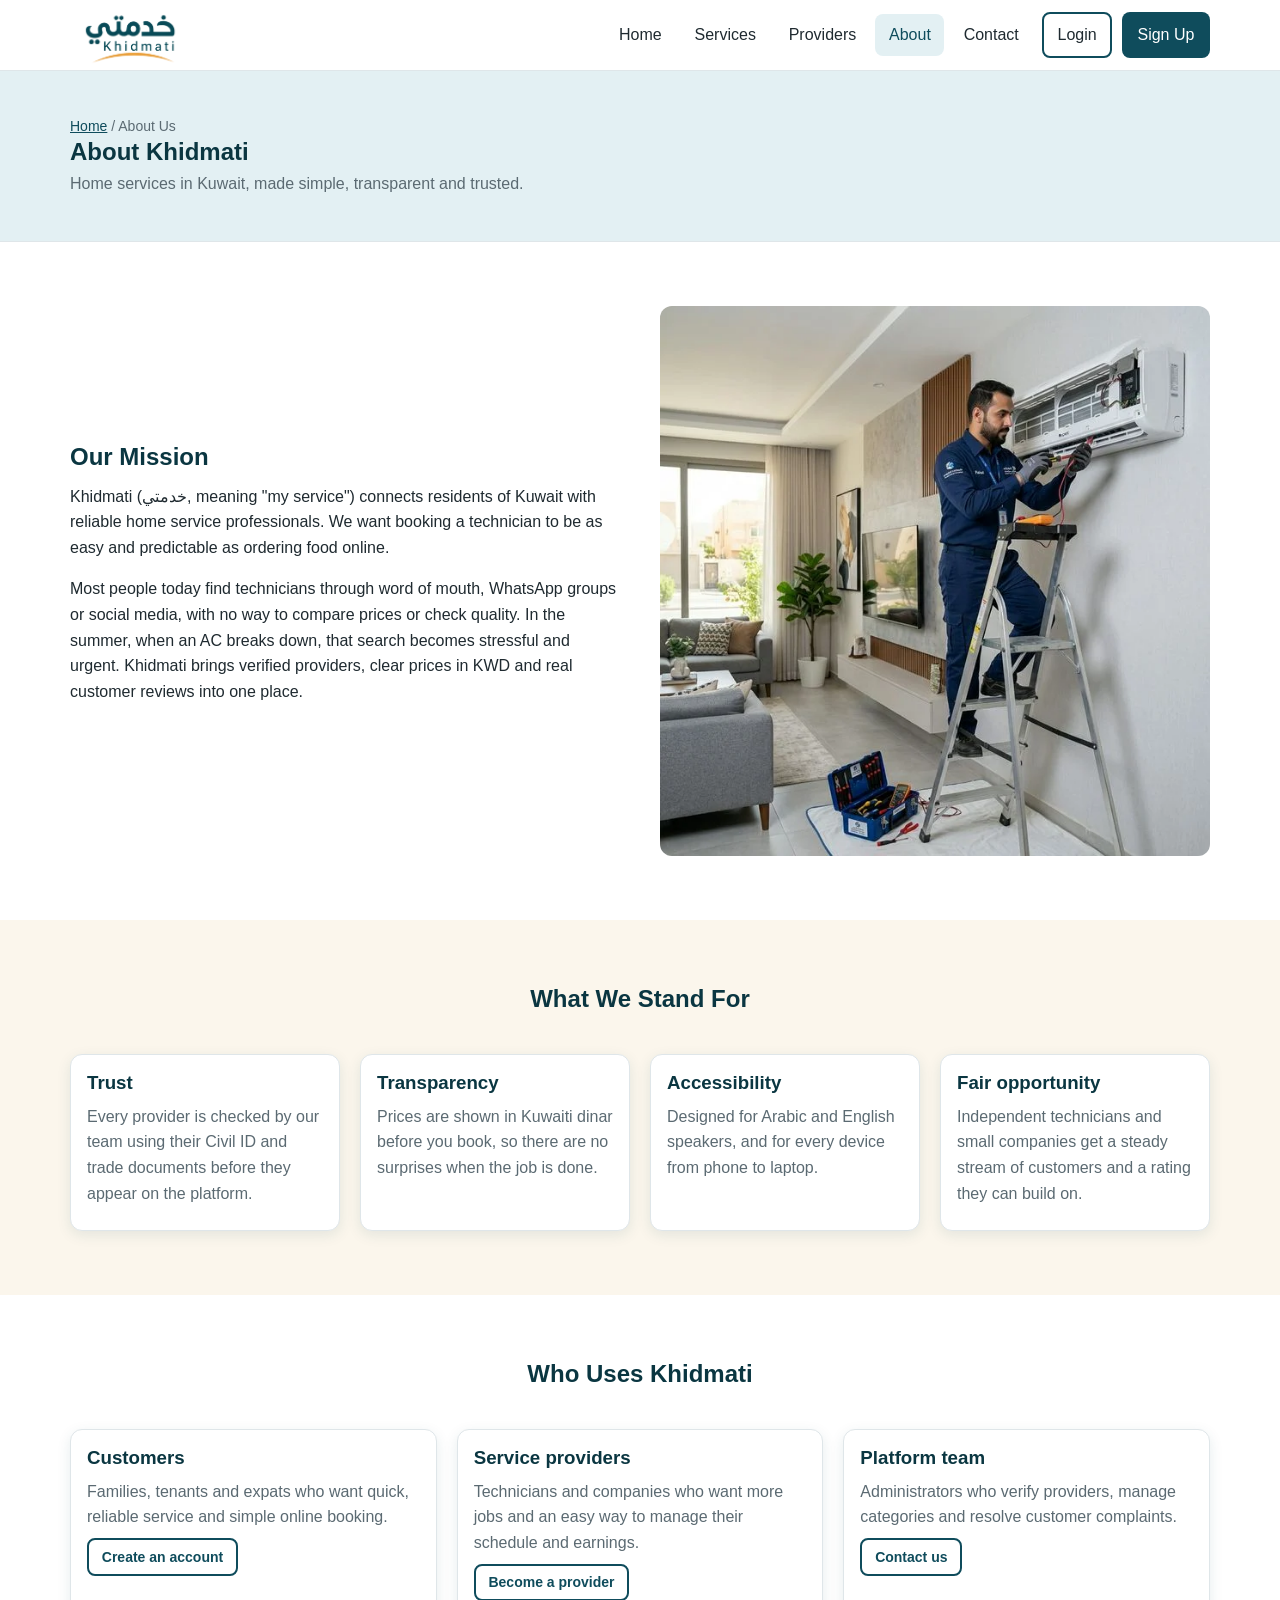
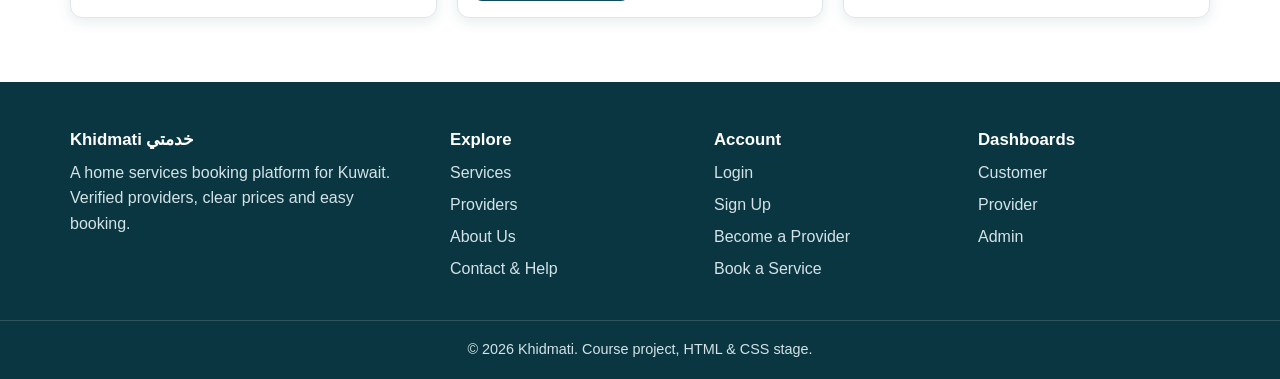
==== khidmati/pages/about.html @ 416150b9 "finish all pages and inital design" ====
<!DOCTYPE html>
<html lang="en">
<head>
  <meta charset="UTF-8">
  <meta name="viewport" content="width=device-width, initial-scale=1.0">
  <meta name="description" content="Learn about Khidmati's mission to make home services in Kuwait simple, transparent and trusted.">
  <title>About Us | Khidmati</title>
  <link rel="icon" type="image/png" href="../images/logo.png">
  <link rel="stylesheet" href="../styles.css">
</head>
<body class="about-page">

  <header class="site-header">
    <div class="container nav-wrap">
      <a href="../index.html" class="brand">
        <img src="../images/logo.png" alt="Khidmati خدمتي">
        
      </a>
      <input type="checkbox" id="nav-toggle" class="nav-toggle-input">
      <label for="nav-toggle" class="nav-toggle-label" aria-label="Toggle menu"><span></span></label>
      <nav class="main-nav" aria-label="Main navigation">
        <ul>
          <li><a href="../index.html">Home</a></li>
          <li><a href="services.html">Services</a></li>
          <li><a href="providers.html">Providers</a></li>
          <li><a href="about.html" class="active">About</a></li>
          <li><a href="contact.html">Contact</a></li>
          <li><a href="login.html" class="btn btn-outline">Login</a></li>
          <li><a href="register.html" class="btn btn-primary">Sign Up</a></li>
        </ul>
      </nav>
    </div>
  </header>

  <main>
    <section class="page-hero">
      <div class="container">
        <p class="breadcrumb"><a href="../index.html">Home</a> / About Us</p>
        <h1>About Khidmati</h1>
        <p>Home services in Kuwait, made simple, transparent and trusted.</p>
      </div>
    </section>

    <section class="section">
      <div class="container two-col">
        <div>
          <h2>Our Mission</h2>
          <p>Khidmati (خدمتي, meaning "my service") connects residents of Kuwait with reliable home service professionals. We want booking a technician to be as easy and predictable as ordering food online.</p>
          <p>Most people today find technicians through word of mouth, WhatsApp groups or social media, with no way to compare prices or check quality. In the summer, when an AC breaks down, that search becomes stressful and urgent. Khidmati brings verified providers, clear prices in KWD and real customer reviews into one place.</p>
        </div>
        <div>
          <img src="../images/hero.png" alt="Technician repairing an air conditioner with tools" style="border-radius: 12px;">
        </div>
      </div>
    </section>

    <section class="section section-alt">
      <div class="container">
        <div class="section-title">
          <h2>What We Stand For</h2>
        </div>
        <div class="card-grid">
          <div class="card">
            <h3> Trust</h3>
            <p class="muted">Every provider is checked by our team using their Civil ID and trade documents before they appear on the platform.</p>
          </div>
          <div class="card">
            <h3> Transparency</h3>
            <p class="muted">Prices are shown in Kuwaiti dinar before you book, so there are no surprises when the job is done.</p>
          </div>
          <div class="card">
            <h3> Accessibility</h3>
            <p class="muted">Designed for Arabic and English speakers, and for every device from phone to laptop.</p>
          </div>
          <div class="card">
            <h3> Fair opportunity</h3>
            <p class="muted">Independent technicians and small companies get a steady stream of customers and a rating they can build on.</p>
          </div>
        </div>
      </div>
    </section>

    <section class="section">
      <div class="container">
        <div class="section-title">
          <h2>Who Uses Khidmati</h2>
        </div>
        <div class="card-grid">
          <div class="card">
            <h3>Customers</h3>
            <p class="muted">Families, tenants and expats who want quick, reliable service and simple online booking.</p>
            <a href="register.html" class="btn btn-outline btn-sm">Create an account</a>
          </div>
          <div class="card">
            <h3>Service providers</h3>
            <p class="muted">Technicians and companies who want more jobs and an easy way to manage their schedule and earnings.</p>
            <a href="become-provider.html" class="btn btn-outline btn-sm">Become a provider</a>
          </div>
          <div class="card">
            <h3>Platform team</h3>
            <p class="muted">Administrators who verify providers, manage categories and resolve customer complaints.</p>
            <a href="contact.html" class="btn btn-outline btn-sm">Contact us</a>
          </div>
        </div>
      </div>
    </section>
  </main>

  <footer class="site-footer">
    <div class="container footer-grid">
      <div>
        <h3>Khidmati خدمتي</h3>
        <p>A home services booking platform for Kuwait. Verified providers, clear prices and easy booking.</p>
      </div>
      <div>
        <h3>Explore</h3>
        <ul>
          <li><a href="services.html">Services</a></li>
          <li><a href="providers.html">Providers</a></li>
          <li><a href="about.html">About Us</a></li>
          <li><a href="contact.html">Contact &amp; Help</a></li>
        </ul>
      </div>
      <div>
        <h3>Account</h3>
        <ul>
          <li><a href="login.html">Login</a></li>
          <li><a href="register.html">Sign Up</a></li>
          <li><a href="become-provider.html">Become a Provider</a></li>
          <li><a href="booking.html">Book a Service</a></li>
        </ul>
      </div>
      <div>
        <h3>Dashboards</h3>
        <ul>
          <li><a href="customer-dashboard.html">Customer</a></li>
          <li><a href="provider-dashboard.html">Provider</a></li>
          <li><a href="admin-dashboard.html">Admin</a></li>
        </ul>
      </div>
    </div>
    <div class="footer-bottom">
      <div class="container">&copy; 2026 Khidmati. Course project, HTML &amp; CSS stage.</div>
    </div>
  </footer>

</body>
</html>
---- khidmati/styles.css ----
/* ---------- 1. Variables & Reset ---------- */
:root {
  --primary: #0f4c5c;
  --primary-dark: #0a3641;
  --primary-light: #e3f0f3;
  --accent: #e8a33d;
  --accent-dark: #c98417;
  --sand: #fbf6ec;
  --text: #1f2a30;
  --muted: #5b6a72;
  --border: #dfe6e9;
  --white: #ffffff;
  --success: #2e7d4f;
  --warning: #b7791f;
  --danger: #b3392f;
  --radius: 12px;
  --shadow: 0 4px 14px rgba(15, 76, 92, 0.1);
  --font: "Segoe UI", Roboto, "Helvetica Neue", Arial, sans-serif;
}

*,
*::before,
*::after {
  box-sizing: border-box;
}

body {
  margin: 0;
  font-family: var(--font);
  color: var(--text);
  line-height: 1.6;
  background: var(--white);
}

.providers-page {
  font-family: "Trebuchet MS", Arial, sans-serif;
}

img {
  max-width: 100%;
  display: block;
}

a {
  color: var(--primary);
}

h1,
h2,
h3,
h4 {
  margin: 0 0 0.5em;
  line-height: 1.25;
  color: var(--primary-dark);
}

p {
  margin: 0 0 1em;
}

ul {
  margin: 0 0 1em;
  padding-left: 1.25rem;
}

/* Screen-reader-only text (used for labels that are not shown visually) */
[hidden] {
  display: none !important;
}

.visually-hidden {
  position: absolute;
  width: 1px;
  height: 1px;
  padding: 0;
  margin: -1px;
  overflow: hidden;
  clip: rect(0, 0, 0, 0);
  white-space: nowrap;
  border: 0;
}

table.data td:first-child {
  white-space: nowrap;
}

:focus-visible {
  outline: 3px solid var(--accent);
  outline-offset: 2px;
}

/* ---------- 2. Layout helpers ---------- */
.container {
  width: min(1140px, 92%);
  margin-inline: auto;
}

.section {
  padding: 4rem 0;
}

.section-alt {
  background: var(--sand);
}

.section-title {
  text-align: center;
  margin-bottom: 2.5rem;
}

.section-title p {
  color: var(--muted);
  max-width: 620px;
  margin-inline: auto;
}

.text-center {
  text-align: center;
}

.muted {
  color: var(--muted);
}

.two-col {
  display: grid;
  grid-template-columns: 1fr 1fr;
  gap: 2.5rem;
  align-items: center;
}

/* ---------- 3. Header & Navigation ---------- */
.site-header {
  position: relative;
  display: flex;
  align-items: center;
  top: 0;
  z-index: 50;
  background: var(--white);
  border-bottom: 1px solid var(--border);
}

.nav-wrap {
  display: flex;
  align-items: center;
  justify-content: space-between;
  min-height: 70px;
  gap: 1rem;
}

.brand {
  display: flex;
  align-items: center;
  gap: 0.6rem;
  text-decoration: none;
  font-size: 1.35rem;
  font-weight: 700;
  color: var(--primary-dark);
}

.brand img {
  width: 120px;
  height: 68px;
  object-fit: contain;
  animation: brand-float 2.4s ease-in-out infinite;
}

@keyframes brand-float {
  50% {
    transform: translateY(-3px);
  }
}

@media (prefers-reduced-motion: reduce) {
  .brand img {
    animation: none;
  }
}

.brand small {
  font-size: 0.95rem;
  color: var(--accent-dark);
  font-weight: 600;
  margin-left: 0.25rem;
}

.main-nav ul {
  display: flex;
  align-items: center;
  gap: 0.35rem;
  list-style: none;
  margin: 0;
  padding: 0;
}

.main-nav a {
  display: block;
  padding: 0.5rem 0.85rem;
  border-radius: 8px;
  text-decoration: none;
  color: var(--text);
  font-weight: 500;
}

.main-nav a:hover,
.main-nav a.active {
  background: var(--primary-light);
  color: var(--primary);
}

.main-nav a.btn {
  margin-left: 0.25rem;
}

/* CSS-only mobile menu (no JavaScript needed) */
.nav-toggle-input {
  display: none;
}

.nav-toggle-label {
  display: none;
  cursor: pointer;
  padding: 0.75rem 0.25rem;
}

.nav-toggle-label span {
  display: block;
  position: relative;
  width: 26px;
  height: 3px;
  background: var(--primary);
  border-radius: 2px;
}

.nav-toggle-label span::before,
.nav-toggle-label span::after {
  content: "";
  position: absolute;
  left: 0;
  width: 26px;
  height: 3px;
  background: var(--primary);
  border-radius: 2px;
}

.nav-toggle-label span::before {
  top: -8px;
}

.nav-toggle-label span::after {
  top: 8px;
}

/* ---------- 4. Buttons ---------- */
.btn {
  display: inline-block;
  padding: 0.7rem 1.4rem;
  border: 2px solid transparent;
  border-radius: 8px;
  font: inherit;
  font-weight: 600;
  text-decoration: none;
  text-align: center;
  cursor: pointer;
  transition: background 0.2s, color 0.2s, border-color 0.2s;
}

.btn-primary {
  background: var(--primary);
  color: var(--white);
}

.main-nav a.btn-primary {
  color: var(--white);
}

.btn-primary:hover,
.main-nav a.btn-primary:hover {
  background: var(--primary-dark);
  color: var(--white);
}

.btn-accent {
  background: var(--accent);
  color: var(--primary-dark);
}

.btn-accent:hover {
  background: var(--accent-dark);
  color: var(--white);
}

.btn-outline {
    display: inline-flex;
    align-items: left;
  border-color: var(--primary);
  color: var(--primary);
  background: transparent;
}

.btn-outline:hover {
  background: var(--primary);
  color: var(--white);
}

.btn-danger {
  background: var(--danger);
  color: var(--white);
}

.btn-sm {
  padding: 0.35rem 0.8rem;
  font-size: 0.875rem;
}

.btn-block {
  display: block;
  width: 100%;
}

/* ---------- 5. Hero & Sections ---------- */
.hero {
  background: linear-gradient(135deg, var(--primary-dark), var(--primary));
  color: var(--white);
  padding: 4.5rem 0;
}

.hero-grid {
  display: grid;
  grid-template-columns: 1.1fr 0.9fr;
  gap: 3rem;
  align-items: center;
}

.hero h1 {
  color: var(--white);
  font-size: clamp(2rem, 4vw, 3rem);
}

.hero p {
  font-size: 1.1rem;
  opacity: 0.92;
}

.hero-search {
  display: flex;
  align-items: center;
  flex-wrap: wrap;
  gap: 0.75rem;
  margin-top: 1.5rem;
  padding: 0.5rem;
  background: var(--white);
  border-radius: var(--radius);
  box-shadow: var(--shadow);
}

.hero-search select {
  flex: 1 1 190px;
  min-width: 0;
  min-height: 48px;
  border-color: var(--border);
  background: #f7f9fa;
}

.hero-search .btn {
  flex: 1 1 160px;
  min-height: 48px;
}

.hero-image img {
  width: 100%;
  border-radius: var(--radius);
}

.page-hero {
  background: var(--primary-light);
  padding: 2.75rem 0;
  border-bottom: 1px solid var(--border);
}

.page-hero h1 {
  margin-bottom: 0.25rem;
}

.page-hero p {
  margin: 0;
  color: var(--muted);
}

.breadcrumb {
  font-size: 0.875rem;
  margin-bottom: 0.5rem;
  color: var(--muted);
}

.cta-band {
  background: var(--accent);
  padding: 3rem 0;
  text-align: center;
}

.cta-band h2 {
  color: var(--primary-dark);
}

/* Steps ("How it works") */
.steps {
  display: grid;
  grid-template-columns: repeat(auto-fit, minmax(210px, 1fr));
  gap: 1.5rem;
  counter-reset: step;
}

.step {
  position: relative;
  padding: 1.5rem;
  text-align: center;
  background: var(--white);
  border: 1px solid var(--border);
  border-radius: var(--radius);
}

.step::before {
  counter-increment: step;
  content: counter(step);
  display: flex;
  align-items: center;
  justify-content: center;
  width: 44px;
  height: 44px;
  margin: 0 auto 0.75rem;
  border-radius: 50%;
  background: var(--accent);
  color: var(--primary-dark);
  font-weight: 700;
  font-size: 1.15rem;
}

/* ---------- 6. Cards & Grids ---------- */
.card-grid {
  display: grid;
  grid-template-columns: repeat(auto-fit, minmax(240px, 1fr));
  gap: 1.25rem;
}

.card {
  background: var(--white);
  border: 1px solid var(--border);
  border-radius: var(--radius);
  padding: 1.5rem;
  box-shadow: var(--shadow);
}

.about-page .card {
  padding: 1rem;
  transition: transform 0.2s ease, border-color 0.2s ease;
}

.about-page .card p {
  margin-bottom: 0.5rem;
}

.about-page .card:hover {
  transform: translateY(-4px);
  border-color: var(--accent);
}

.contact-page .card {
  padding: 1rem;
}

.contact-page .card h3 {
  margin-bottom: 0.25rem;
}

.contact-page .card p {
  margin-bottom: 0.5rem;
}

.contact-page .faq-card {
  font-size: 0.9rem;
}

.contact-page .faq-card h3 {
  font-size: 1rem;
}

.service-card {
  text-align: center;
  text-decoration: none;
  color: var(--text);
  transition: transform 0.2s, border-color 0.2s;
}

.service-card:hover {
  transform: translateY(-4px);
  border-color: var(--accent);
}

.service-icon {
  display: flex;
  align-items: center;
  justify-content: center;
  width: 64px;
  height: 64px;
  margin: 0 auto 0.75rem;
  border-radius: 50%;
  background: var(--primary-light);
  font-size: 1.9rem;
  animation: service-icon-float 2.4s ease-in-out infinite;
}

@keyframes service-icon-float {
  50% {
    transform: translateY(-4px) rotate(5deg);
  }
}


.service-icon-ac {
  animation: ac-airflow 2s ease-in-out infinite;
}

@keyframes ac-airflow {
  50% {
    transform: translateY(-3px) scale(1.08);
  }
}

.service-icon-cleaning {
  transform-origin: 50% 80%;
  animation: cleaning-sweep 1.4s ease-in-out infinite;
}

@keyframes cleaning-sweep {
  0%, 100% {
    transform: rotate(-12deg);
  }
  50% {
    transform: rotate(12deg);
  }
}

.service-icon-plumbing {
  transform-origin: 50% 60%;
  animation: plumbing-wiggle 1.1s ease-in-out infinite;
}

@keyframes plumbing-wiggle {
  0%, 100% {
    transform: rotate(-10deg);
  }
  50% {
    transform: rotate(10deg);
  }
}

.service-icon-electrical {
  animation: electric-pulse 1.2s ease-in-out infinite;
}

@keyframes electric-pulse {
  50% {
    transform: scale(1.12);
  }
}

.service-icon-moving {
  animation: vehicle-move 1.6s ease-in-out infinite;
}

@keyframes vehicle-move {
  0%, 100% {
    transform: translateX(-5px);
  }
  50% {
    transform: translateX(5px);
  }
}

.service-icon-painting {
  transform-origin: 50% 70%;
  animation: brush-paint 1.2s ease-in-out infinite;
}

@keyframes brush-paint {
  0%, 100% {
    transform: rotate(-18deg);
  }
  50% {
    transform: rotate(18deg);
  }
}

@media (prefers-reduced-motion: reduce) {
  .service-icon,
  .service-icon-ac,
  .service-icon-cleaning,
  .service-icon-plumbing,
  .service-icon-electrical,
  .service-icon-moving,
  .service-icon-painting {
    animation: none;
  }
}

.service-card h3 {
  margin-bottom: 0.25rem;
}

.service-card p {
  margin: 0;
  color: var(--muted);
  font-size: 0.95rem;
}

.filters {
  display: flex;
  flex-wrap: wrap;
  gap: 0.75rem;
  align-items: flex-end;
  padding: 1.25rem;
  margin-bottom: 2rem;
  background: var(--white);
  border: 1px solid var(--border);
  border-radius: var(--radius);
}

.filters .form-group {
  flex: 1 1 170px;
  margin-bottom: 0;
}

/* Provider cards */
.provider-card {
  display: flex;
  flex-direction: column;
  gap: 0.5rem;
}

.providers-page .provider-card {
  gap: 0.35rem;
  padding: 1rem;
  font-size: 0.9rem;
  transition: transform 0.2s ease, border-color 0.2s ease;
}

.providers-page .provider-head h3 {
  font-size: 1rem;
}

.providers-page .rating {
  font-size: 0.85rem;
}

.providers-page .tag {
  font-size: 0.75rem;
}

.providers-page .price {
  font-size: 1rem;
}

.providers-page .provider-card p {
  margin-bottom: 0.35rem;
}

.providers-page .provider-card:hover {
  transform: translateY(-4px);
  border-color: var(--accent);
}

.provider-head {
  display: flex;
  align-items: center;
  gap: 0.9rem;
}

.avatar {
  display: flex;
  align-items: center;
  justify-content: center;
  flex: 0 0 56px;
  width: 56px;
  height: 56px;
  border-radius: 50%;
  background: var(--primary);
  color: var(--white);
  font-weight: 700;
  font-size: 1.15rem;
}

.avatar-lg {
  flex-basis: 96px;
  width: 96px;
  height: 96px;
  font-size: 2rem;
}

.provider-head h3 {
  margin: 0;
  font-size: 1.1rem;
}

.rating {
  color: var(--accent-dark);
  font-weight: 600;
  font-size: 0.95rem;
}

.provider-meta {
  display: flex;
  flex-wrap: wrap;
  gap: 0.4rem;
  list-style: none;
  padding: 0;
  margin: 0;
}

.tag {
  display: inline-block;
  padding: 0.15rem 0.65rem;
  border-radius: 999px;
  background: var(--primary-light);
  color: var(--primary);
  font-size: 0.8rem;
  font-weight: 600;
}

.price {
  font-size: 1.15rem;
  font-weight: 700;
  color: var(--primary-dark);
}

.provider-card .btn {
  margin-top: auto;
}

/* Profile page */
.profile-layout {
  display: grid;
  grid-template-columns: 1fr 340px;
  gap: 2rem;
  align-items: start;
}

.profile-top {
  display: flex;
  gap: 1.5rem;
  align-items: center;
  flex-wrap: wrap;
}

.profile-aside {
  position: sticky;
  top: 90px;
}

.price-list {
  width: 100%;
  border-collapse: collapse;
}

.price-list td {
  padding: 0.6rem 0;
  border-bottom: 1px solid var(--border);
}

.price-list td:last-child {
  text-align: right;
  font-weight: 700;
}

.review {
  padding: 1rem 0;
  border-bottom: 1px solid var(--border);
}

.review:last-child {
  border-bottom: 0;
}

.review p {
  margin: 0.25rem 0 0;
}

/* Order tracker + summary */
.tracker {
  display: flex;
  justify-content: space-between;
  gap: 0.5rem;
  list-style: none;
  padding: 0;
  margin: 1.5rem 0;
}

.tracker li {
  flex: 1;
  text-align: center;
  padding-top: 2.4rem;
  position: relative;
  font-size: 0.9rem;
  color: var(--muted);
}

.tracker li::before {
  content: "";
  position: absolute;
  top: 0;
  left: 50%;
  transform: translateX(-50%);
  width: 28px;
  height: 28px;
  border-radius: 50%;
  background: var(--border);
}

.tracker li.done {
  color: var(--success);
  font-weight: 600;
}

.tracker li.done::before {
  background: var(--success);
}

.summary-list {
  display: grid;
  grid-template-columns: max-content 1fr;
  gap: 0.5rem 1.5rem;
  margin: 0;
}

.summary-list dt {
  font-weight: 600;
  color: var(--muted);
}

.summary-list dd {
  margin: 0;
}

.success-icon {
  display: flex;
  align-items: center;
  justify-content: center;
  width: 72px;
  height: 72px;
  margin: 0 auto 1rem;
  border-radius: 50%;
  background: var(--success);
  color: var(--white);
  font-size: 2.2rem;
}

.alert {
  padding: 0.9rem 1.1rem;
  border-radius: 8px;
  background: #fff7e6;
  border-left: 5px solid var(--accent);
  margin-bottom: 1.25rem;
}

/* ---------- 7. Forms ---------- */
.form-card {
  background: var(--white);
  border: 1px solid var(--border);
  border-radius: var(--radius);
  padding: 2rem;
  box-shadow: var(--shadow);
}

.form-narrow {
  max-width: 460px;
  margin-inline: auto;
}

.form-wide {
  max-width: 820px;
  margin-inline: auto;
}

.form-group {
  margin-bottom: 1.1rem;
}

.form-row {
  display: grid;
  grid-template-columns: 1fr 1fr;
  gap: 1rem;
}

label {
  display: block;
  margin-bottom: 0.3rem;
  font-weight: 600;
  font-size: 0.95rem;
}

input[type="text"],
input[type="email"],
input[type="tel"],
input[type="password"],
input[type="date"],
input[type="time"],
input[type="number"],
input[type="file"],
select,
textarea {
  width: 100%;
  padding: 0.65rem 0.8rem;
  border: 1px solid #b9c5ca;
  border-radius: 8px;
  background: var(--white);
  font: inherit;
  color: var(--text);
}

input:focus,
select:focus,
textarea:focus {
  outline: none;
  border-color: var(--primary);
  box-shadow: 0 0 0 3px rgba(15, 76, 92, 0.18);
}

textarea {
  min-height: 110px;
  resize: vertical;
}

fieldset {
  margin: 0 0 1.25rem;
  padding: 1rem 1.25rem;
  border: 1px solid var(--border);
  border-radius: var(--radius);
}

legend {
  padding: 0 0.5rem;
  font-weight: 700;
  color: var(--primary-dark);
}

.choice-group {
  display: flex;
  flex-wrap: wrap;
  gap: 0.5rem 1.5rem;
}

.choice {
  display: flex;
  align-items: center;
  gap: 0.5rem;
  margin: 0;
  font-weight: 500;
}

.choice input {
  width: 18px;
  height: 18px;
  accent-color: var(--primary);
}

.form-hint {
  margin: 0.25rem 0 0;
  font-size: 0.85rem;
  color: var(--muted);
}

.form-footer {
  margin-top: 1rem;
  text-align: center;
  font-size: 0.95rem;
}

.form-actions {
  display: flex;
  flex-wrap: wrap;
  gap: 0.75rem;
}

/* ---------- 8. Tables & Badges ---------- */
.table-wrap {
  overflow-x: auto;
  background: var(--white);
  border: 1px solid var(--border);
  border-radius: var(--radius);
}

table.data {
  width: 100%;
  border-collapse: collapse;
  min-width: 560px;
}

table.data th,
table.data td {
  padding: 0.75rem 1rem;
  text-align: left;
  border-bottom: 1px solid var(--border);
}

table.data th {
  background: var(--primary-light);
  color: var(--primary-dark);
  font-size: 0.9rem;
  white-space: nowrap;
}

table.data tr:last-child td {
  border-bottom: 0;
}

table.data tbody tr:hover {
  background: #f7fafb;
}

.badge {
  display: inline-block;
  padding: 0.15rem 0.7rem;
  border-radius: 999px;
  font-size: 0.8rem;
  font-weight: 700;
  white-space: nowrap;
}

.badge-success {
  background: #dff3e6;
  color: var(--success);
}

.badge-warning {
  background: #fdf0d5;
  color: var(--warning);
}

.badge-danger {
  background: #f8dfdc;
  color: var(--danger);
}

.badge-info {
  background: var(--primary-light);
  color: var(--primary);
}

/* ---------- 9. Dashboards ---------- */
.dashboard {
  display: grid;
  grid-template-columns: 240px 1fr;
  gap: 2rem;
  align-items: start;
  padding: 2.5rem 0 4rem;
}

.sidebar {
  position: sticky;
  top: 90px;
  background: var(--white);
  border: 1px solid var(--border);
  border-radius: var(--radius);
  padding: 1rem;
}

.sidebar h2 {
  font-size: 1rem;
  padding: 0.25rem 0.75rem;
  margin-bottom: 0.5rem;
  color: var(--muted);
  text-transform: uppercase;
  letter-spacing: 0.05em;
}

.sidebar ul {
  list-style: none;
  margin: 0;
  padding: 0;
}

.sidebar a {
  display: block;
  padding: 0.6rem 0.75rem;
  border-radius: 8px;
  text-decoration: none;
  color: var(--text);
  font-weight: 500;
}

.sidebar a:hover,
.dashboard:not(:has(.dash-main section:target)) .sidebar a[href="#overview"],
.dashboard:has(.dash-main #overview:target) .sidebar a[href="#overview"],
.dashboard:has(.dash-main #upcoming:target) .sidebar a[href="#upcoming"],
.dashboard:has(.dash-main #history:target) .sidebar a[href="#history"],
.dashboard:has(.dash-main #addresses:target) .sidebar a[href="#addresses"],
.dashboard:has(.dash-main #requests:target) .sidebar a[href="#requests"],
.dashboard:has(.dash-main #schedule:target) .sidebar a[href="#schedule"],
.dashboard:has(.dash-main #earnings:target) .sidebar a[href="#earnings"],
.dashboard:has(.dash-main #profile:target) .sidebar a[href="#profile"] {
  background: var(--primary-light);
  color: var(--primary);
}

.dash-main section {
  margin-bottom: 2.5rem;
}

.dash-main h2 {
  font-size: 1.35rem;
}

.stats {
  display: grid;
  grid-template-columns: repeat(auto-fit, minmax(170px, 1fr));
  gap: 1rem;
  margin-bottom: 2.5rem;
}

.stat {
  padding: 1.25rem;
  background: var(--white);
  border: 1px solid var(--border);
  border-left: 5px solid var(--accent);
  border-radius: var(--radius);
}

.stat strong {
  display: block;
  font-size: 1.7rem;
  color: var(--primary-dark);
}

.stat span {
  color: var(--muted);
  font-size: 0.9rem;
}
.search-bar {
  display: flex;
  align-items: center;
  justify-content: center;
  gap: 0.78rem;
  max-width: 700px;
  width: 100%;
  margin: 2rem auto;
  padding: 0.75rem;
  border: 1px solid var(--border);
  border-radius: var(--radius);
  background: var(--white);
  box-shadow: var(--shadow);
}

.search-bar input {
  flex: 1;
  min-width: 0;
  min-height: 48px;
  padding: 0.75rem 1rem;
  border: 1px solid var(--border);
  border-radius: 0.75rem;
  background: #f7f9fa;
  font: inherit;
}

.search-bar .btn {
  min-height: 48px;
  white-space: nowrap;
}

/* ---------- 10. Footer ---------- */
.site-footer {
  background: var(--primary-dark);
  color: #d4e3e7;
  padding: 3rem 0 0;
}

.footer-grid {
  display: grid;
  grid-template-columns: 1.5fr 1fr 1fr 1fr;
  gap: 2rem;
}

.site-footer h3 {
  color: var(--white);
  font-size: 1.05rem;
}

.site-footer ul {
  list-style: none;
  padding: 0;
  margin: 0;
}

.site-footer li {
  margin-bottom: 0.4rem;
}

.site-footer a {
  color: #d4e3e7;
  text-decoration: none;
}

.site-footer a:hover {
  color: var(--accent);
  text-decoration: underline;
}

.footer-bottom {
  margin-top: 2rem;
  padding: 1.1rem 0;
  border-top: 1px solid rgba(255, 255, 255, 0.15);
  text-align: center;
  font-size: 0.9rem;
}

/* ---------- Responsive ---------- */
@media (max-width: 900px) {
  .hero-grid,
  .two-col,
  .profile-layout,
  .dashboard {
    grid-template-columns: 1fr;
  }

  .hero {
    padding: 2.5rem 0;
  }

  .hero-image img {
    max-height: 220px;
    object-fit: contain;
  }

  .hero-search {
    width: 100%;
    height: auto;
  }

  .profile-aside,
  .sidebar {
    position: static;
  }

  .footer-grid {
    grid-template-columns: 1fr 1fr;
  }
}

@media (max-width: 820px) {
  .nav-toggle-label {
    display: block;
  }

  .main-nav {
    display: none;
    position: absolute;
    top: 100%;
    left: 0;
    right: 0;
    background: var(--white);
    border-bottom: 1px solid var(--border);
    padding: 0.75rem 4%;
  }

  .nav-toggle-input:checked ~ .main-nav {
    display: block;
  }

  .main-nav ul {
    flex-direction: column;
    align-items: stretch;
  }

  .main-nav a.btn {
    margin: 0.25rem 0 0;
  }
}

@media (max-width: 600px) {
  .hero {
    padding: 2rem 0;
  }

  .section {
    padding: 2.75rem 0;
  }

  .form-row {
    grid-template-columns: 1fr;
  }

  .form-card {
    padding: 1.25rem;
  }

  .footer-grid {
    grid-template-columns: 1fr;
  }

  .tracker {
    flex-wrap: wrap;
  }

  .summary-list {
    grid-template-columns: 1fr;
  }
}
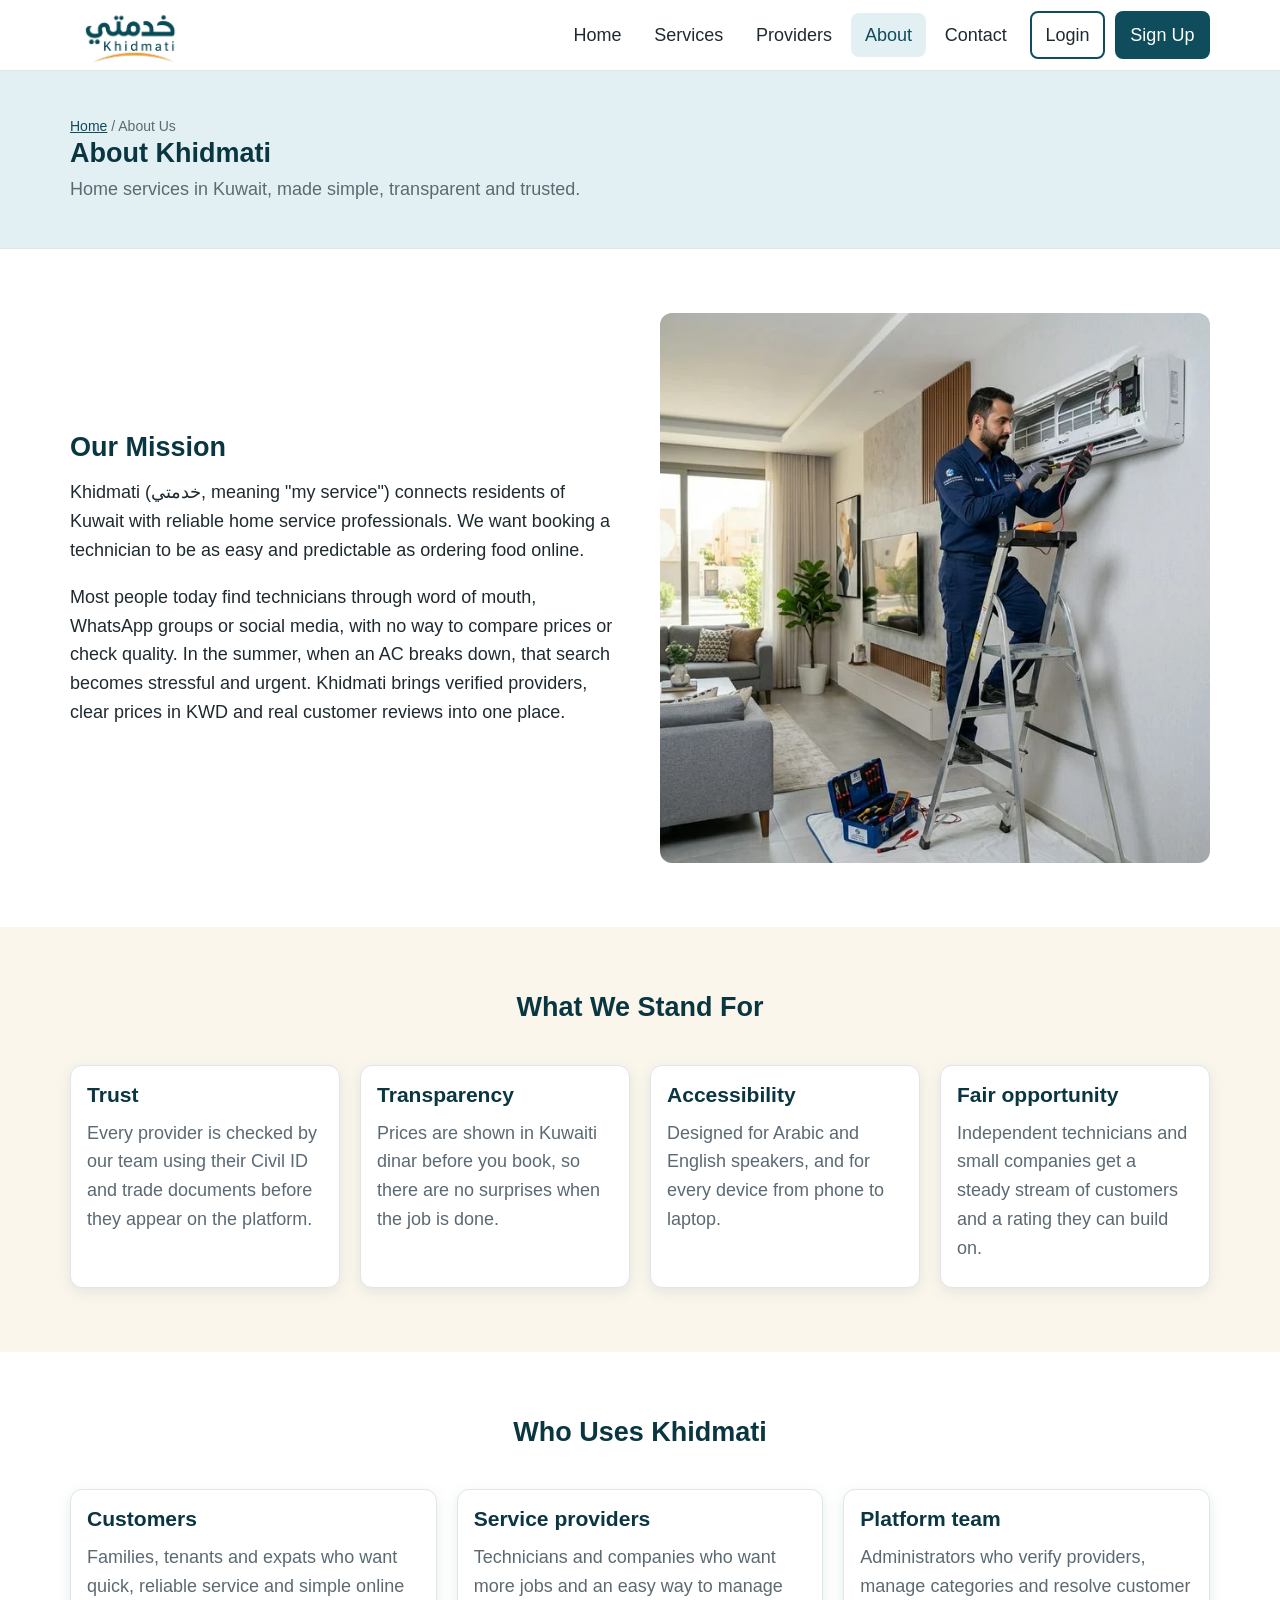
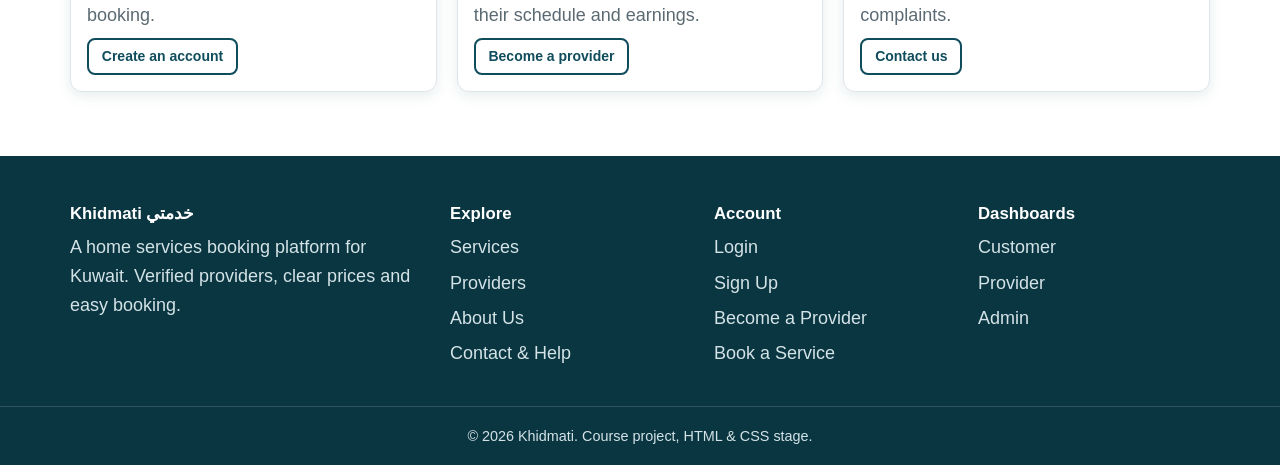
==== commit 8f7f7863: "transition of our mission" ====
--- a/khidmati/pages/about.html
+++ b/khidmati/pages/about.html
@@ -42,13 +42,13 @@
     </section>
 
     <section class="section">
-      <div class="container two-col">
-        <div>
+      <div class="container two-col mission-section">
+        <div class="mission-copy">
           <h2>Our Mission</h2>
           <p>Khidmati (خدمتي, meaning "my service") connects residents of Kuwait with reliable home service professionals. We want booking a technician to be as easy and predictable as ordering food online.</p>
           <p>Most people today find technicians through word of mouth, WhatsApp groups or social media, with no way to compare prices or check quality. In the summer, when an AC breaks down, that search becomes stressful and urgent. Khidmati brings verified providers, clear prices in KWD and real customer reviews into one place.</p>
         </div>
-        <div>
+        <div class="mission-image">
           <img src="../images/hero.png" alt="Technician repairing an air conditioner with tools" style="border-radius: 12px;">
         </div>
       </div>
--- a/khidmati/styles.css
+++ b/khidmati/styles.css
@@ -17,6 +17,7 @@
   --radius: 12px;
   --shadow: 0 4px 14px rgba(15, 76, 92, 0.1);
   --font: "Segoe UI", Roboto, "Helvetica Neue", Arial, sans-serif;
+  --base-font-size: 18px;
 }
 
 *,
@@ -28,13 +29,44 @@
 body {
   margin: 0;
   font-family: var(--font);
+  font-size: var(--base-font-size);
   color: var(--text);
   line-height: 1.6;
   background: var(--white);
 }
 
+@keyframes fadeUpIn {
+  from {
+    opacity: 0;
+    transform: translateY(28px);
+  }
+  to {
+    opacity: 1;
+    transform: translateY(0);
+  }
+}
+
 .providers-page {
   font-family: "Trebuchet MS", Arial, sans-serif;
+}
+
+.mission-section {
+  overflow: hidden;
+}
+
+.mission-copy,
+.mission-image {
+  opacity: 0;
+  transform: translateY(28px);
+  animation: fadeUpIn 0.8s ease forwards;
+}
+
+.mission-copy {
+  animation-delay: 0.15s;
+}
+
+.mission-image {
+  animation-delay: 0.35s;
 }
 
 img {
@@ -44,6 +76,7 @@
 
 a {
   color: var(--primary);
+  transition: color 0.2s ease, background-color 0.2s ease, border-color 0.2s ease;
 }
 
 h1,
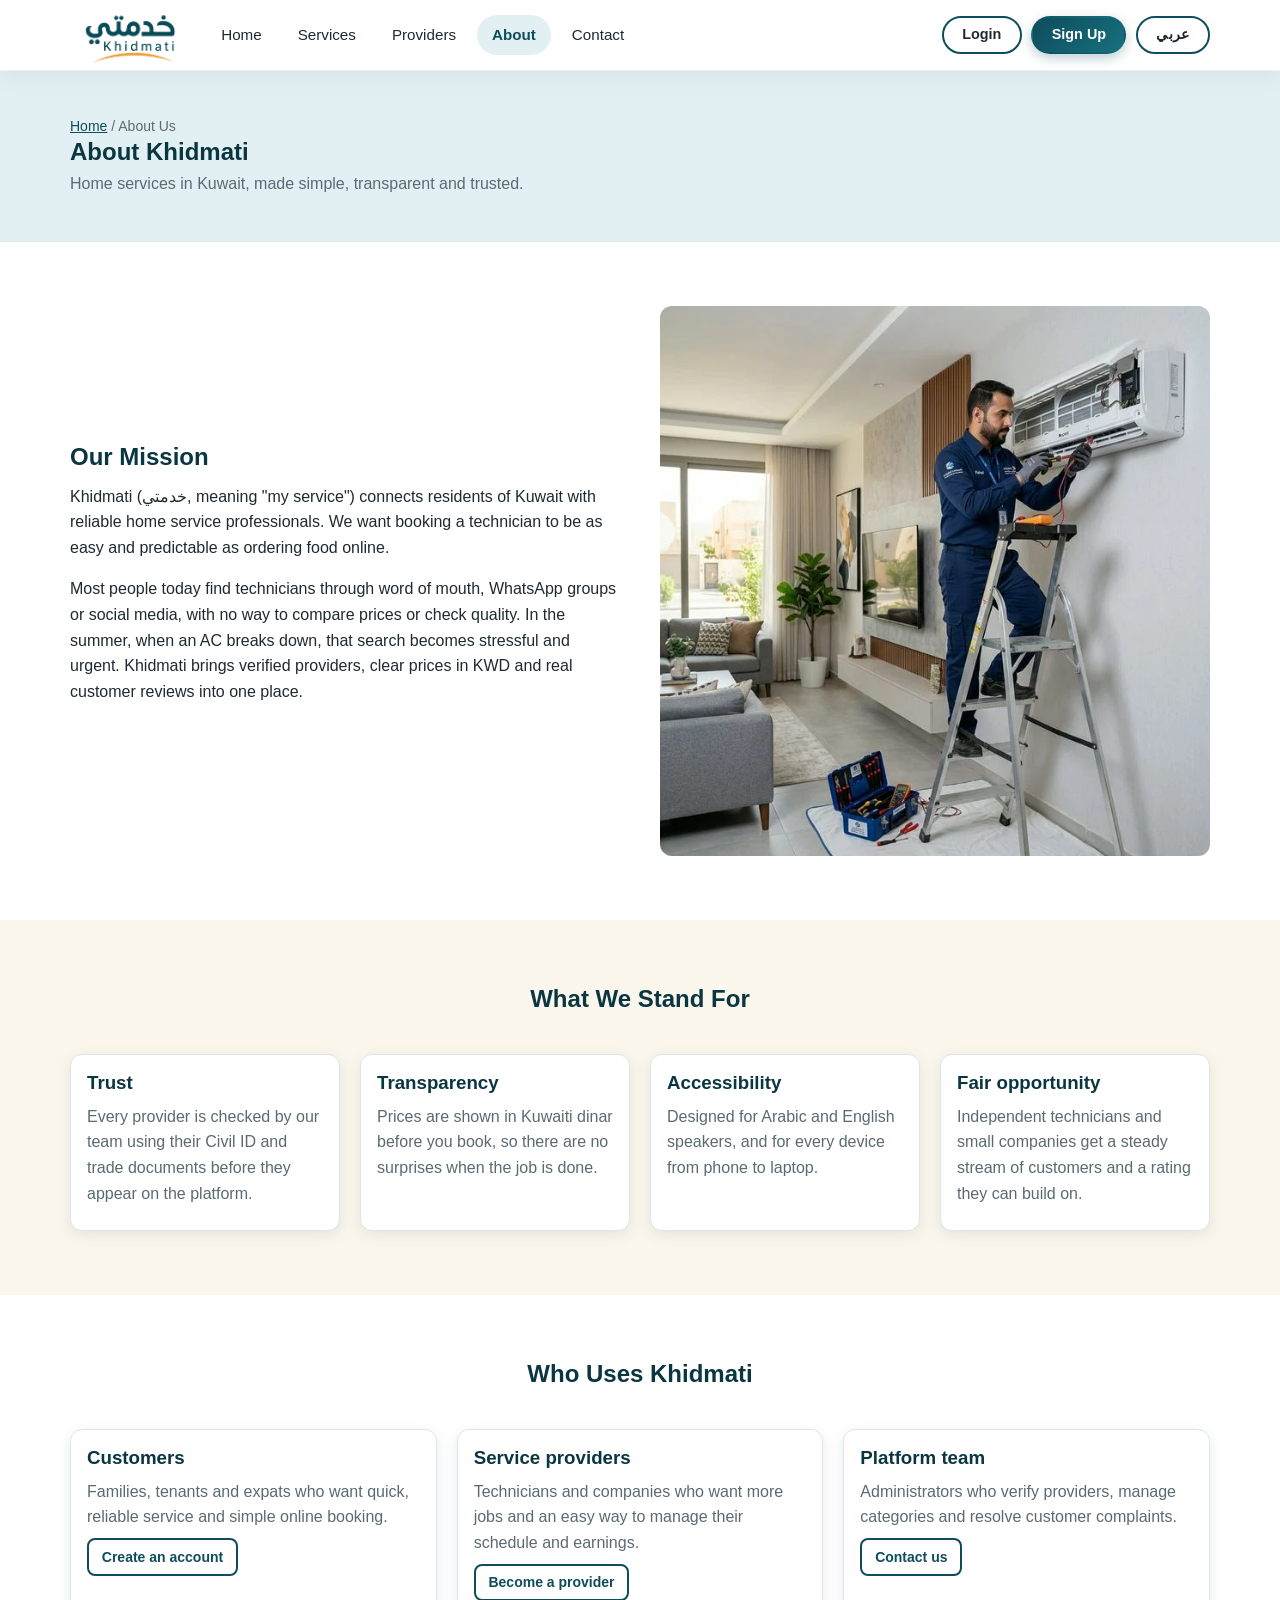
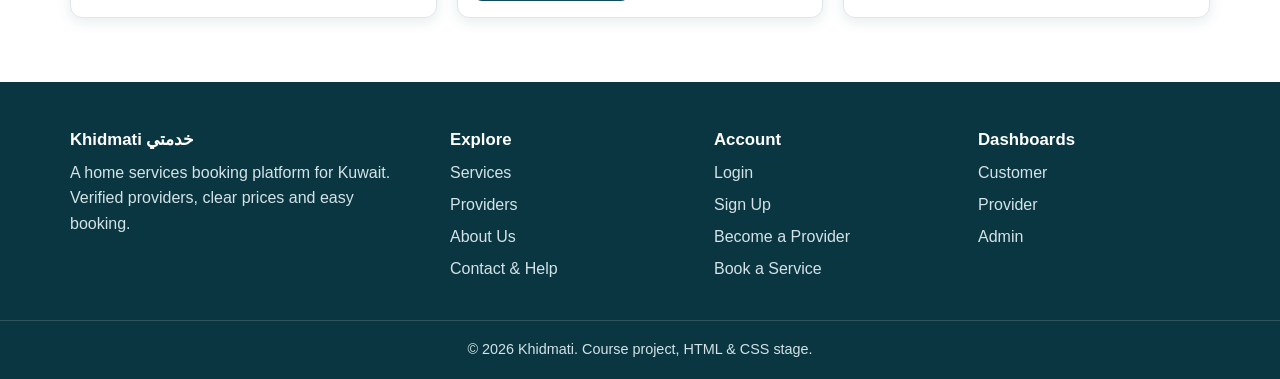
==== commit f3baf194: "fix arabic and font" ====
--- a/khidmati/pages/about.html
+++ b/khidmati/pages/about.html
@@ -25,8 +25,9 @@
           <li><a href="providers.html">Providers</a></li>
           <li><a href="about.html" class="active">About</a></li>
           <li><a href="contact.html">Contact</a></li>
-          <li><a href="login.html" class="btn btn-outline">Login</a></li>
+          <li class="nav-auth-start"><a href="login.html" class="btn btn-outline">Login</a></li>
           <li><a href="register.html" class="btn btn-primary">Sign Up</a></li>
+          <li class="language-switch"><a href="../index-ar.html" class="btn btn-outline btn-sm" aria-label="Switch to Arabic version">عربي</a></li>
         </ul>
       </nav>
     </div>
--- a/khidmati/styles.css
+++ b/khidmati/styles.css
@@ -1,4 +1,3 @@
-
 /* ---------- 1. Variables & Reset ---------- */
 :root {
   --primary: #0f4c5c;
@@ -17,7 +16,7 @@
   --radius: 12px;
   --shadow: 0 4px 14px rgba(15, 76, 92, 0.1);
   --font: "Segoe UI", Roboto, "Helvetica Neue", Arial, sans-serif;
-  --base-font-size: 18px;
+  --base-font-size: 16px;
 }
 
 *,
@@ -165,14 +164,16 @@
 
 /* ---------- 3. Header & Navigation ---------- */
 .site-header {
-  position: relative;
-  display: flex;
-  align-items: center;
+  position: sticky;
   top: 0;
   z-index: 50;
-  background: var(--white);
-  border-bottom: 1px solid var(--border);
-}
+  background: rgba(255, 255, 255, 0.88);
+  -webkit-backdrop-filter: saturate(180%) blur(14px);
+  backdrop-filter: saturate(180%) blur(14px);
+  border-bottom: 1px solid rgba(15, 76, 92, 0.08);
+  box-shadow: 0 6px 24px rgba(15, 76, 92, 0.07);
+}
+
 
 .nav-wrap {
   display: flex;
@@ -182,12 +183,16 @@
   gap: 1rem;
 }
 
+.main-nav {
+  flex: 1;
+}
+
 .brand {
   display: flex;
   align-items: center;
   gap: 0.6rem;
   text-decoration: none;
-  font-size: 1.35rem;
+  font-size: 1.2rem;
   font-weight: 700;
   color: var(--primary-dark);
 }
@@ -228,12 +233,16 @@
 }
 
 .main-nav a {
+  position: relative;
   display: block;
-  padding: 0.5rem 0.85rem;
-  border-radius: 8px;
+  padding: 0.5rem 0.95rem;
+  font-size: 0.95rem;
+  border-radius: 999px;
   text-decoration: none;
   color: var(--text);
   font-weight: 500;
+  transition: background-color 0.2s ease, color 0.2s ease, transform 0.2s ease,
+    box-shadow 0.2s ease;
 }
 
 .main-nav a:hover,
@@ -242,8 +251,68 @@
   color: var(--primary);
 }
 
+.main-nav a.active {
+  font-weight: 600;
+}
+
 .main-nav a.btn {
   margin-left: 0.25rem;
+  padding: 0.5rem 1.15rem;
+  border-radius: 999px;
+  font-size: 0.9rem;
+  font-weight: 600;
+  line-height: 1.2;
+}
+
+.main-nav a.btn-primary {
+  background: linear-gradient(135deg, var(--primary) 0%, #17707f 100%);
+  box-shadow: 0 4px 12px rgba(15, 76, 92, 0.28);
+}
+
+.main-nav a.btn-primary:hover {
+  transform: translateY(-1px);
+  box-shadow: 0 8px 18px rgba(15, 76, 92, 0.32);
+}
+
+.main-nav a.btn-outline:hover {
+  background: var(--primary);
+  color: var(--white);
+}
+
+/* Login, Sign Up and the language switch sit together on the far right.
+   The first item of that group gets margin-left: auto, which pushes the
+   whole group to the end. `order` keeps them in this sequence even if the
+   HTML lists them differently. Works with or without the .nav-auth-start class. */
+.main-nav .nav-auth-start,
+.main-nav ul:not(:has(.nav-auth-start)) > li:has(> a[href*="login"]) {
+  margin-left: auto;
+}
+
+.main-nav ul > li:has(> a[href*="login"]),
+.main-nav .nav-auth-start {
+  order: 1;
+}
+
+.main-nav ul > li:has(> a[href*="register"]),
+.main-nav ul > li:has(> a[href*="signup"]) {
+  order: 2;
+}
+
+.main-nav ul > li.language-switch,
+.main-nav ul > .language-switch {
+  order: 3;
+}
+
+.language-switch {
+  display: flex;
+  align-items: center;
+}
+
+.language-switch a {
+  margin-left: 0.25rem;
+  min-width: 72px;
+  font-size: 0.9rem;
+  letter-spacing: 0.02em;
 }
 
 /* CSS-only mobile menu (no JavaScript needed) */
@@ -354,9 +423,29 @@
 
 /* ---------- 5. Hero & Sections ---------- */
 .hero {
-  background: linear-gradient(135deg, var(--primary-dark), var(--primary));
+  position: relative;
+  overflow: hidden;
+  background:
+    radial-gradient(620px 320px at 88% 8%, rgba(120, 200, 215, 0.18), transparent 62%),
+    radial-gradient(520px 340px at 0% 100%, rgba(255, 255, 255, 0.1), transparent 65%),
+    linear-gradient(135deg, var(--primary-dark), var(--primary));
   color: var(--white);
-  padding: 4.5rem 0;
+  padding: 5rem 0;
+}
+
+/* soft dotted texture */
+.hero::before {
+  content: "";
+  position: absolute;
+  inset: 0;
+  background-image: radial-gradient(rgba(255, 255, 255, 0.08) 1.5px, transparent 1.5px);
+  background-size: 24px 24px;
+  pointer-events: none;
+}
+
+.hero > .container {
+  position: relative;
+  z-index: 1;
 }
 
 .hero-grid {
@@ -368,11 +457,13 @@
 
 .hero h1 {
   color: var(--white);
-  font-size: clamp(2rem, 4vw, 3rem);
+  font-size: clamp(1.8rem, 3.4vw, 2.6rem);
+  line-height: 1.15;
+  letter-spacing: -0.01em;
 }
 
 .hero p {
-  font-size: 1.1rem;
+  font-size: 1.02rem;
   opacity: 0.92;
 }
 
@@ -382,10 +473,11 @@
   flex-wrap: wrap;
   gap: 0.75rem;
   margin-top: 1.5rem;
-  padding: 0.5rem;
+  padding: 0.6rem;
   background: var(--white);
-  border-radius: var(--radius);
-  box-shadow: var(--shadow);
+  border: 1px solid rgba(255, 255, 255, 0.6);
+  border-radius: 18px;
+  box-shadow: 0 18px 40px rgba(0, 0, 0, 0.25);
 }
 
 .hero-search select {
@@ -403,7 +495,21 @@
 
 .hero-image img {
   width: 100%;
-  border-radius: var(--radius);
+  border-radius: 22px;
+  box-shadow: 0 24px 50px rgba(0, 0, 0, 0.3);
+  animation: hero-float 5s ease-in-out infinite;
+}
+
+@keyframes hero-float {
+  50% {
+    transform: translateY(-8px);
+  }
+}
+
+@media (prefers-reduced-motion: reduce) {
+  .hero-image img {
+    animation: none;
+  }
 }
 
 .page-hero {
@@ -1304,6 +1410,10 @@
     align-items: stretch;
   }
 
+  .main-nav ul > li {
+    margin-left: 0 !important;
+  }
+
   .main-nav a.btn {
     margin: 0.25rem 0 0;
   }
@@ -1337,4 +1447,4 @@
   .summary-list {
     grid-template-columns: 1fr;
   }
-}
+}
